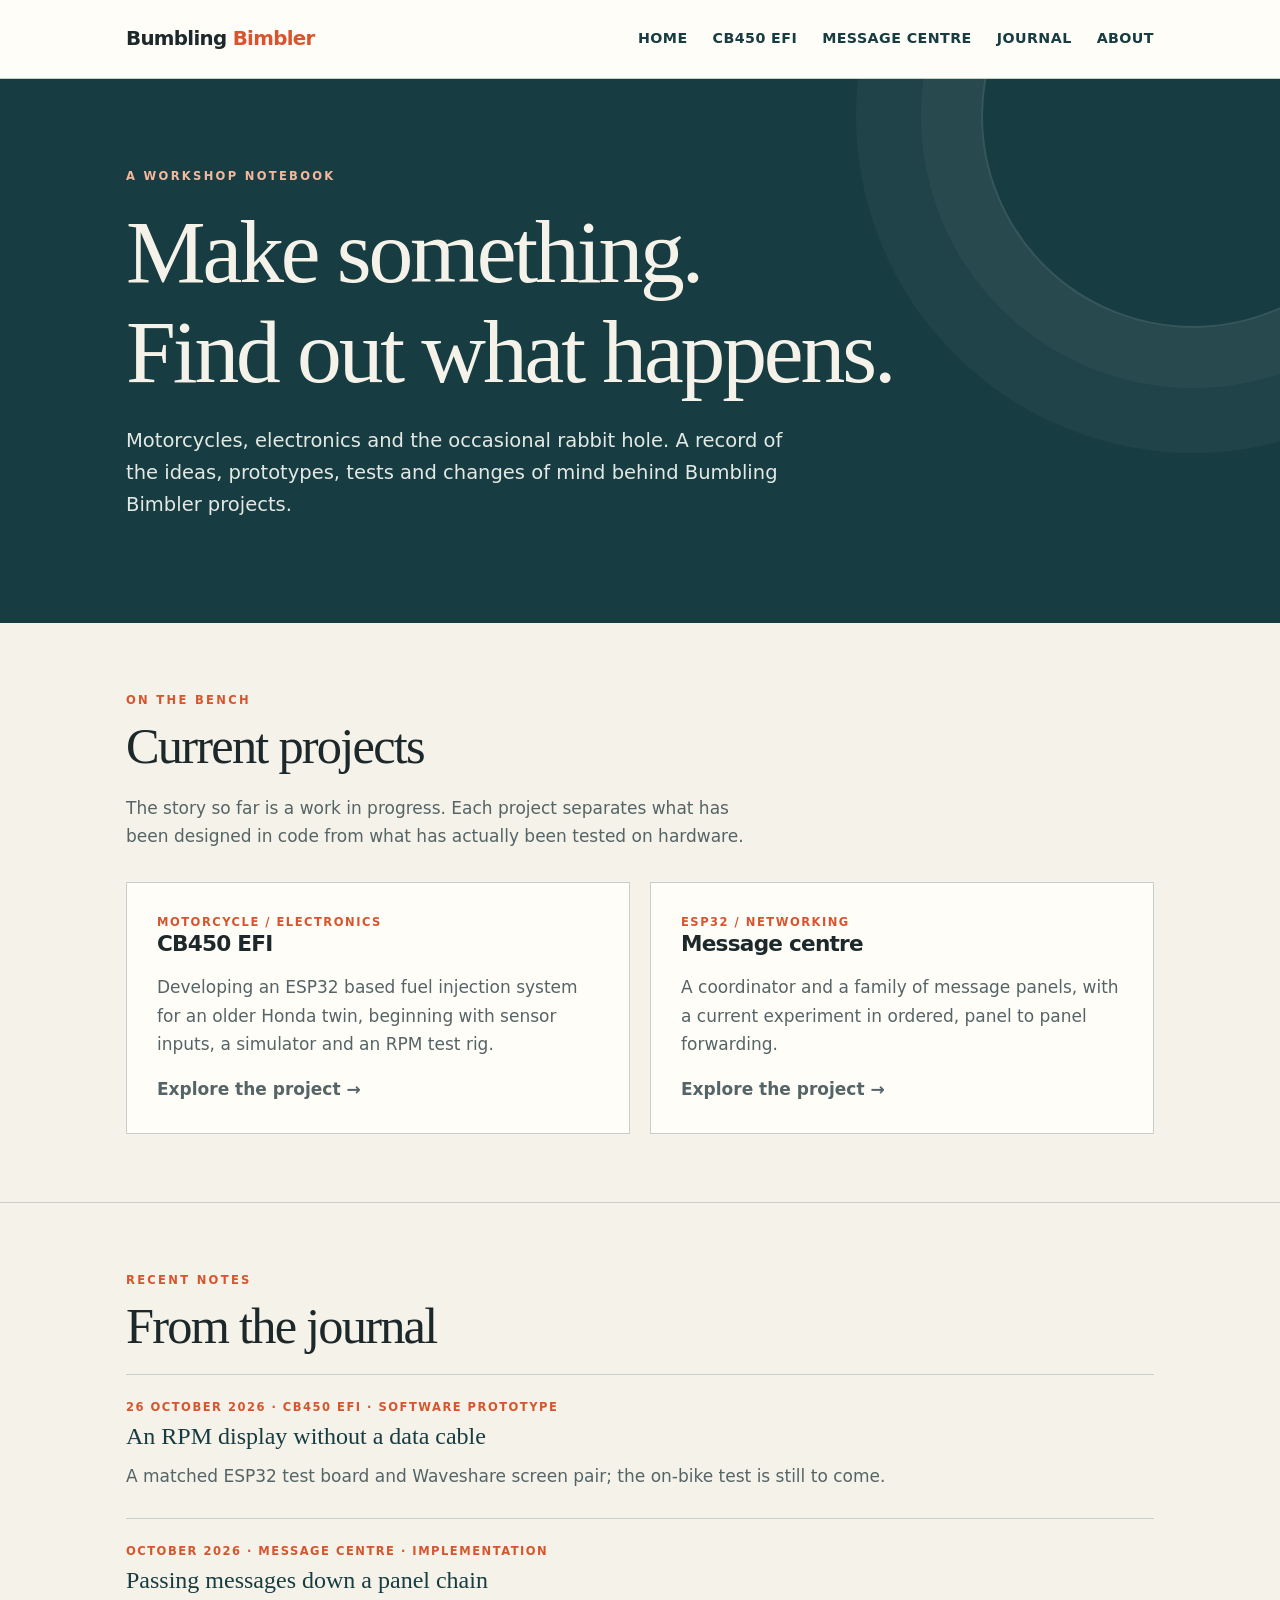
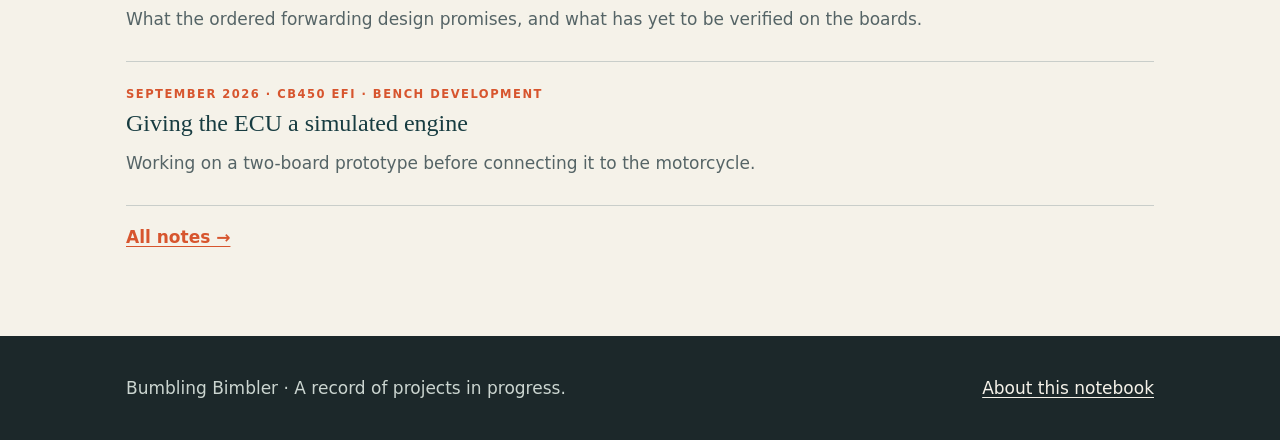
==== docs/index.html @ 5e09084c "Launch Bumbling Bimbler project notebook and retrospective journal" ====
<!doctype html><html lang="en"><head><meta charset="utf-8"><meta name="viewport" content="width=device-width,initial-scale=1"><title>Bumbling Bimbler — projects and workshop notes</title><meta name="description" content="Motorcycles, electronics and the interesting detours along the way. The project notebook of Bumbling Bimbler."><link rel="stylesheet" href="assets/style.css"></head><body><header class="site-header"><div class="wrap nav"><a class="brand" href="index.html">Bumbling <b>Bimbler</b></a><nav aria-label="Main navigation"><a href="index.html" aria-current="page">Home</a><a href="projects/cb450-efi.html">CB450 EFI</a><a href="projects/message-centre.html">Message centre</a><a href="journal/index.html">Journal</a><a href="about.html">About</a></nav></div></header><main><section class="hero"><div class="wrap"><div class="eyebrow">A workshop notebook</div><h1>Make something.<br>Find out what happens.</h1><p class="lede">Motorcycles, electronics and the occasional rabbit hole. A record of the ideas, prototypes, tests and changes of mind behind Bumbling Bimbler projects.</p></div></section><section class="section"><div class="wrap"><div class="eyebrow">On the bench</div><h2>Current projects</h2><p class="section-intro">The story so far is a work in progress. Each project separates what has been designed in code from what has actually been tested on hardware.</p><div class="grid"><a class="card" href="projects/cb450-efi.html"><div class="meta">Motorcycle / electronics</div><h3>CB450 EFI</h3><p>Developing an ESP32 based fuel injection system for an older Honda twin, beginning with sensor inputs, a simulator and an RPM test rig.</p><p class="arrow">Explore the project →</p></a><a class="card" href="projects/message-centre.html"><div class="meta">ESP32 / networking</div><h3>Message centre</h3><p>A coordinator and a family of message panels, with a current experiment in ordered, panel to panel forwarding.</p><p class="arrow">Explore the project →</p></a></div></div></section><section class="section"><div class="wrap"><div class="eyebrow">Recent notes</div><h2>From the journal</h2><ul class="journal-list"><li><div class="meta">26 October 2026 · CB450 EFI · software prototype</div><a href="journal/wireless-rpm.html">An RPM display without a data cable</a><p>A matched ESP32 test board and Waveshare screen pair; the on-bike test is still to come.</p></li><li><div class="meta">October 2026 · message centre · implementation</div><a href="journal/panel-chain.html">Passing messages down a panel chain</a><p>What the ordered forwarding design promises, and what has yet to be verified on the boards.</p></li><li><div class="meta">September 2026 · CB450 EFI · bench development</div><a href="journal/ecu-simulator.html">Giving the ECU a simulated engine</a><p>Working on a two-board prototype before connecting it to the motorcycle.</p></li></ul><p><a class="arrow" href="journal/index.html">All notes →</a></p></div></section></main><footer class="footer"><div class="wrap"><div>Bumbling Bimbler · A record of projects in progress.</div><div><a href="about.html">About this notebook</a></div></div></footer></body></html>
---- docs/assets/style.css ----
:root{--bg:#f5f2e9;--ink:#1c282a;--muted:#556466;--line:#c9ceca;--accent:#d7552e;--dark:#173c41;--paper:#fffdf8;--serif:Georgia,serif}*{box-sizing:border-box}html{scroll-behavior:smooth}body{margin:0;background:var(--bg);color:var(--ink);font:17px/1.65 system-ui,-apple-system,Segoe UI,sans-serif}a{color:var(--dark);text-underline-offset:3px}a:hover{color:var(--accent)}.wrap{max-width:1080px;margin:auto;padding:0 26px}.site-header{border-bottom:1px solid var(--line);background:var(--paper)}.nav{display:flex;align-items:center;justify-content:space-between;gap:18px;min-height:78px}.brand{text-decoration:none;font-weight:900;letter-spacing:-.035em;font-size:1.24rem;color:var(--ink);white-space:nowrap}.brand b{color:var(--accent)}nav{display:flex;flex-wrap:wrap;gap:10px 25px}nav a{text-decoration:none;font-size:.89rem;font-weight:700;letter-spacing:.03em;text-transform:uppercase}.hero{padding:88px 0 82px;background:var(--dark);color:#f5f2e9;position:relative;overflow:hidden}.hero:after{content:'';position:absolute;width:420px;height:420px;border:2px solid #ffffff22;border-radius:50%;right:-125px;top:-175px;box-shadow:0 0 0 60px #ffffff0a,0 0 0 125px #ffffff09}.hero .wrap{position:relative;z-index:1}.eyebrow{text-transform:uppercase;letter-spacing:.2em;font-size:.72rem;font-weight:800;color:var(--accent)}.hero .eyebrow{color:#f4b89c}h1,h2,h3{line-height:1.12;letter-spacing:-.035em}h1,h2{font-family:var(--serif);font-weight:500}h1{font-size:clamp(3rem,7vw,6rem);max-width:850px;margin:16px 0 22px}h2{font-size:clamp(2rem,4vw,3.15rem);margin:8px 0 20px}h3{font-size:1.35rem;margin:0 0 10px}.lede{font-size:1.22rem;max-width:690px;color:#e3e9e4}.hero .lede{color:#e3e9e4}.section{padding:68px 0;border-bottom:1px solid var(--line)}.section:last-child{border:0}.section-intro{max-width:650px;color:var(--muted);margin-bottom:32px}.grid{display:grid;grid-template-columns:repeat(2,minmax(0,1fr));gap:20px}.card{display:block;background:var(--paper);border:1px solid var(--line);padding:30px;text-decoration:none;color:var(--ink);transition:transform .2s,border-color .2s}.card:hover{transform:translateY(-3px);border-color:var(--accent);color:var(--ink)}.card p{margin-bottom:0;color:var(--muted)}.meta{color:var(--accent);text-transform:uppercase;letter-spacing:.13em;font-weight:800;font-size:.72rem}.arrow{font-weight:800;color:var(--accent)}.article{max-width:760px;margin:auto;padding:70px 26px 100px}.article h1{font-size:clamp(2.8rem,5.5vw,4.5rem);margin:12px 0 22px}.article p,.article li{color:#344345}.article h2{font-size:2rem;margin:46px 0 16px}.article h3{margin-top:30px}.article ul{padding-left:22px}.article li{margin:8px 0}.note{background:#e7ebe5;border-left:4px solid var(--accent);padding:18px 22px;margin:28px 0}.note p{margin:0}.status{display:inline-block;border:1px solid var(--line);border-radius:99px;padding:3px 11px;font-size:.75rem;font-weight:800;text-transform:uppercase;letter-spacing:.07em;color:var(--dark);margin:0 8px 9px 0}.timeline{border-left:2px solid var(--line);padding-left:28px;margin:28px 0}.timeline-item{position:relative;margin:0 0 34px}.timeline-item:before{content:'';position:absolute;left:-36px;top:8px;width:13px;height:13px;background:var(--accent);border:3px solid var(--bg);border-radius:50%}.timeline-item h3{margin:3px 0 6px}.timeline-item p{margin:0}.journal-list{list-style:none;padding:0;margin:0}.journal-list li{border-top:1px solid var(--line);padding:23px 0}.journal-list li:last-child{border-bottom:1px solid var(--line)}.journal-list a{font-family:var(--serif);font-size:1.5rem;text-decoration:none}.journal-list p{margin:5px 0;color:var(--muted)}.footer{background:var(--ink);color:#cbd5d0;padding:38px 0}.footer a{color:#f5f2e9}.footer .wrap{display:flex;justify-content:space-between;gap:20px;flex-wrap:wrap}.small{font-size:.86rem;color:var(--muted)}.back{font-size:.85rem;font-weight:700;text-transform:uppercase;letter-spacing:.1em;text-decoration:none}code{background:#e7ebe5;padding:2px 5px;border-radius:3px}::selection{background:#f2ad8d}@media(max-width:700px){.nav{align-items:flex-start;flex-direction:column;padding-top:19px;padding-bottom:18px}nav{gap:8px 18px}.hero{padding:62px 0}.grid{grid-template-columns:1fr}.section{padding:48px 0}.article{padding-top:48px}}
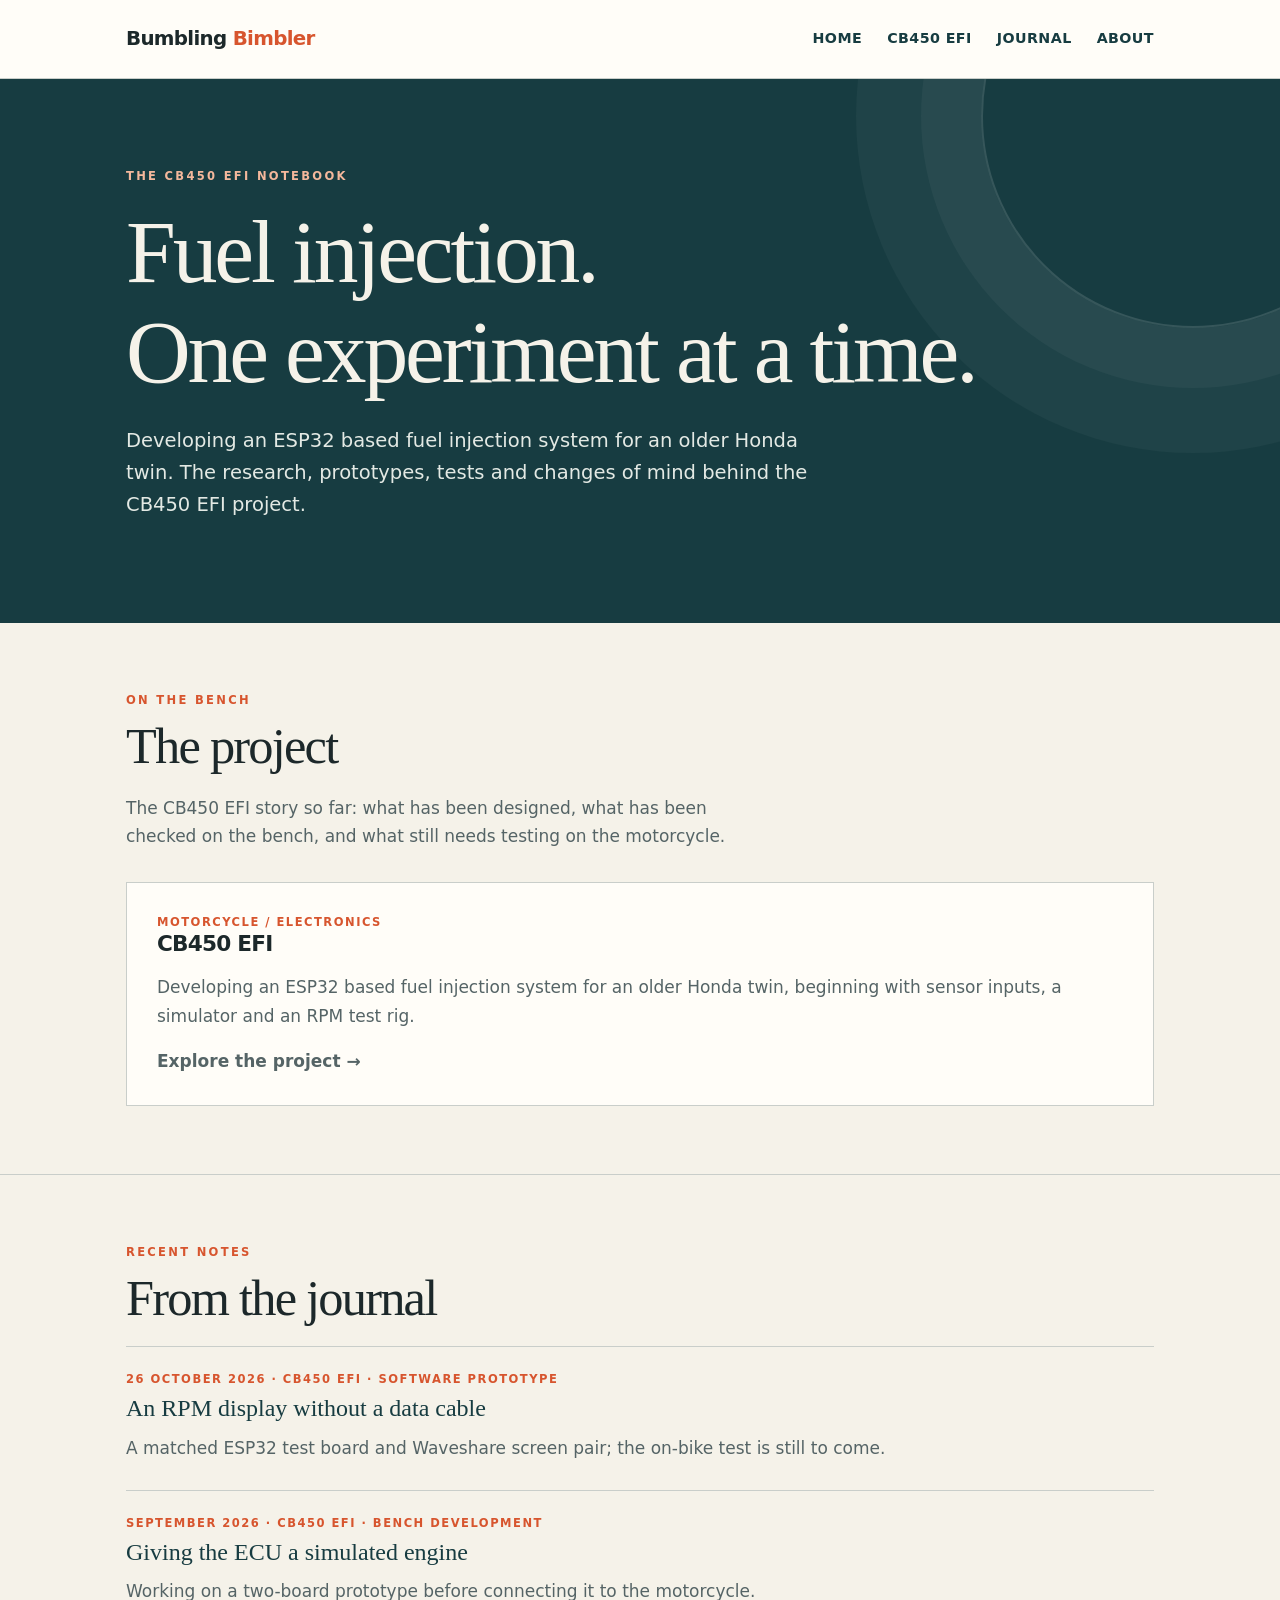
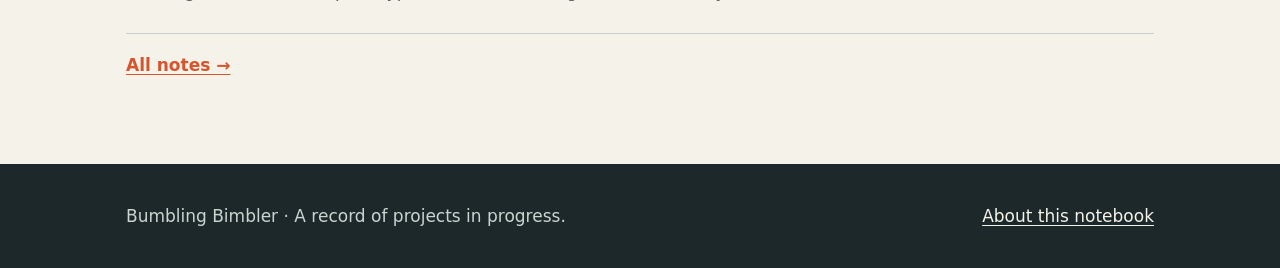
==== commit f5a5cc3f: "Focus the Bumbling Bimbler website on CB450 EFI" ====
--- a/docs/index.html
+++ b/docs/index.html
@@ -1 +1 @@
-<!doctype html><html lang="en"><head><meta charset="utf-8"><meta name="viewport" content="width=device-width,initial-scale=1"><title>Bumbling Bimbler — projects and workshop notes</title><meta name="description" content="Motorcycles, electronics and the interesting detours along the way. The project notebook of Bumbling Bimbler."><link rel="stylesheet" href="assets/style.css"></head><body><header class="site-header"><div class="wrap nav"><a class="brand" href="index.html">Bumbling <b>Bimbler</b></a><nav aria-label="Main navigation"><a href="index.html" aria-current="page">Home</a><a href="projects/cb450-efi.html">CB450 EFI</a><a href="projects/message-centre.html">Message centre</a><a href="journal/index.html">Journal</a><a href="about.html">About</a></nav></div></header><main><section class="hero"><div class="wrap"><div class="eyebrow">A workshop notebook</div><h1>Make something.<br>Find out what happens.</h1><p class="lede">Motorcycles, electronics and the occasional rabbit hole. A record of the ideas, prototypes, tests and changes of mind behind Bumbling Bimbler projects.</p></div></section><section class="section"><div class="wrap"><div class="eyebrow">On the bench</div><h2>Current projects</h2><p class="section-intro">The story so far is a work in progress. Each project separates what has been designed in code from what has actually been tested on hardware.</p><div class="grid"><a class="card" href="projects/cb450-efi.html"><div class="meta">Motorcycle / electronics</div><h3>CB450 EFI</h3><p>Developing an ESP32 based fuel injection system for an older Honda twin, beginning with sensor inputs, a simulator and an RPM test rig.</p><p class="arrow">Explore the project →</p></a><a class="card" href="projects/message-centre.html"><div class="meta">ESP32 / networking</div><h3>Message centre</h3><p>A coordinator and a family of message panels, with a current experiment in ordered, panel to panel forwarding.</p><p class="arrow">Explore the project →</p></a></div></div></section><section class="section"><div class="wrap"><div class="eyebrow">Recent notes</div><h2>From the journal</h2><ul class="journal-list"><li><div class="meta">26 October 2026 · CB450 EFI · software prototype</div><a href="journal/wireless-rpm.html">An RPM display without a data cable</a><p>A matched ESP32 test board and Waveshare screen pair; the on-bike test is still to come.</p></li><li><div class="meta">October 2026 · message centre · implementation</div><a href="journal/panel-chain.html">Passing messages down a panel chain</a><p>What the ordered forwarding design promises, and what has yet to be verified on the boards.</p></li><li><div class="meta">September 2026 · CB450 EFI · bench development</div><a href="journal/ecu-simulator.html">Giving the ECU a simulated engine</a><p>Working on a two-board prototype before connecting it to the motorcycle.</p></li></ul><p><a class="arrow" href="journal/index.html">All notes →</a></p></div></section></main><footer class="footer"><div class="wrap"><div>Bumbling Bimbler · A record of projects in progress.</div><div><a href="about.html">About this notebook</a></div></div></footer></body></html>
+<!doctype html><html lang="en"><head><meta charset="utf-8"><meta name="viewport" content="width=device-width,initial-scale=1"><title>Bumbling Bimbler — CB450 EFI</title><meta name="description" content="The CB450 EFI project: developing fuel injection for an older Honda twin, with research, prototypes and workshop notes."><link rel="stylesheet" href="assets/style.css"></head><body><header class="site-header"><div class="wrap nav"><a class="brand" href="index.html">Bumbling <b>Bimbler</b></a><nav aria-label="Main navigation"><a href="index.html" aria-current="page">Home</a><a href="projects/cb450-efi.html">CB450 EFI</a><a href="journal/index.html">Journal</a><a href="about.html">About</a></nav></div></header><main><section class="hero"><div class="wrap"><div class="eyebrow">The CB450 EFI notebook</div><h1>Fuel injection.<br>One experiment at a time.</h1><p class="lede">Developing an ESP32 based fuel injection system for an older Honda twin. The research, prototypes, tests and changes of mind behind the CB450 EFI project.</p></div></section><section class="section"><div class="wrap"><div class="eyebrow">On the bench</div><h2>The project</h2><p class="section-intro">The CB450 EFI story so far: what has been designed, what has been checked on the bench, and what still needs testing on the motorcycle.</p><div><a class="card" href="projects/cb450-efi.html"><div class="meta">Motorcycle / electronics</div><h3>CB450 EFI</h3><p>Developing an ESP32 based fuel injection system for an older Honda twin, beginning with sensor inputs, a simulator and an RPM test rig.</p><p class="arrow">Explore the project →</p></a></div></div></section><section class="section"><div class="wrap"><div class="eyebrow">Recent notes</div><h2>From the journal</h2><ul class="journal-list"><li><div class="meta">26 October 2026 · CB450 EFI · software prototype</div><a href="journal/wireless-rpm.html">An RPM display without a data cable</a><p>A matched ESP32 test board and Waveshare screen pair; the on-bike test is still to come.</p></li><li><div class="meta">September 2026 · CB450 EFI · bench development</div><a href="journal/ecu-simulator.html">Giving the ECU a simulated engine</a><p>Working on a two-board prototype before connecting it to the motorcycle.</p></li></ul><p><a class="arrow" href="journal/index.html">All notes →</a></p></div></section></main><footer class="footer"><div class="wrap"><div>Bumbling Bimbler · A record of projects in progress.</div><div><a href="about.html">About this notebook</a></div></div></footer></body></html>
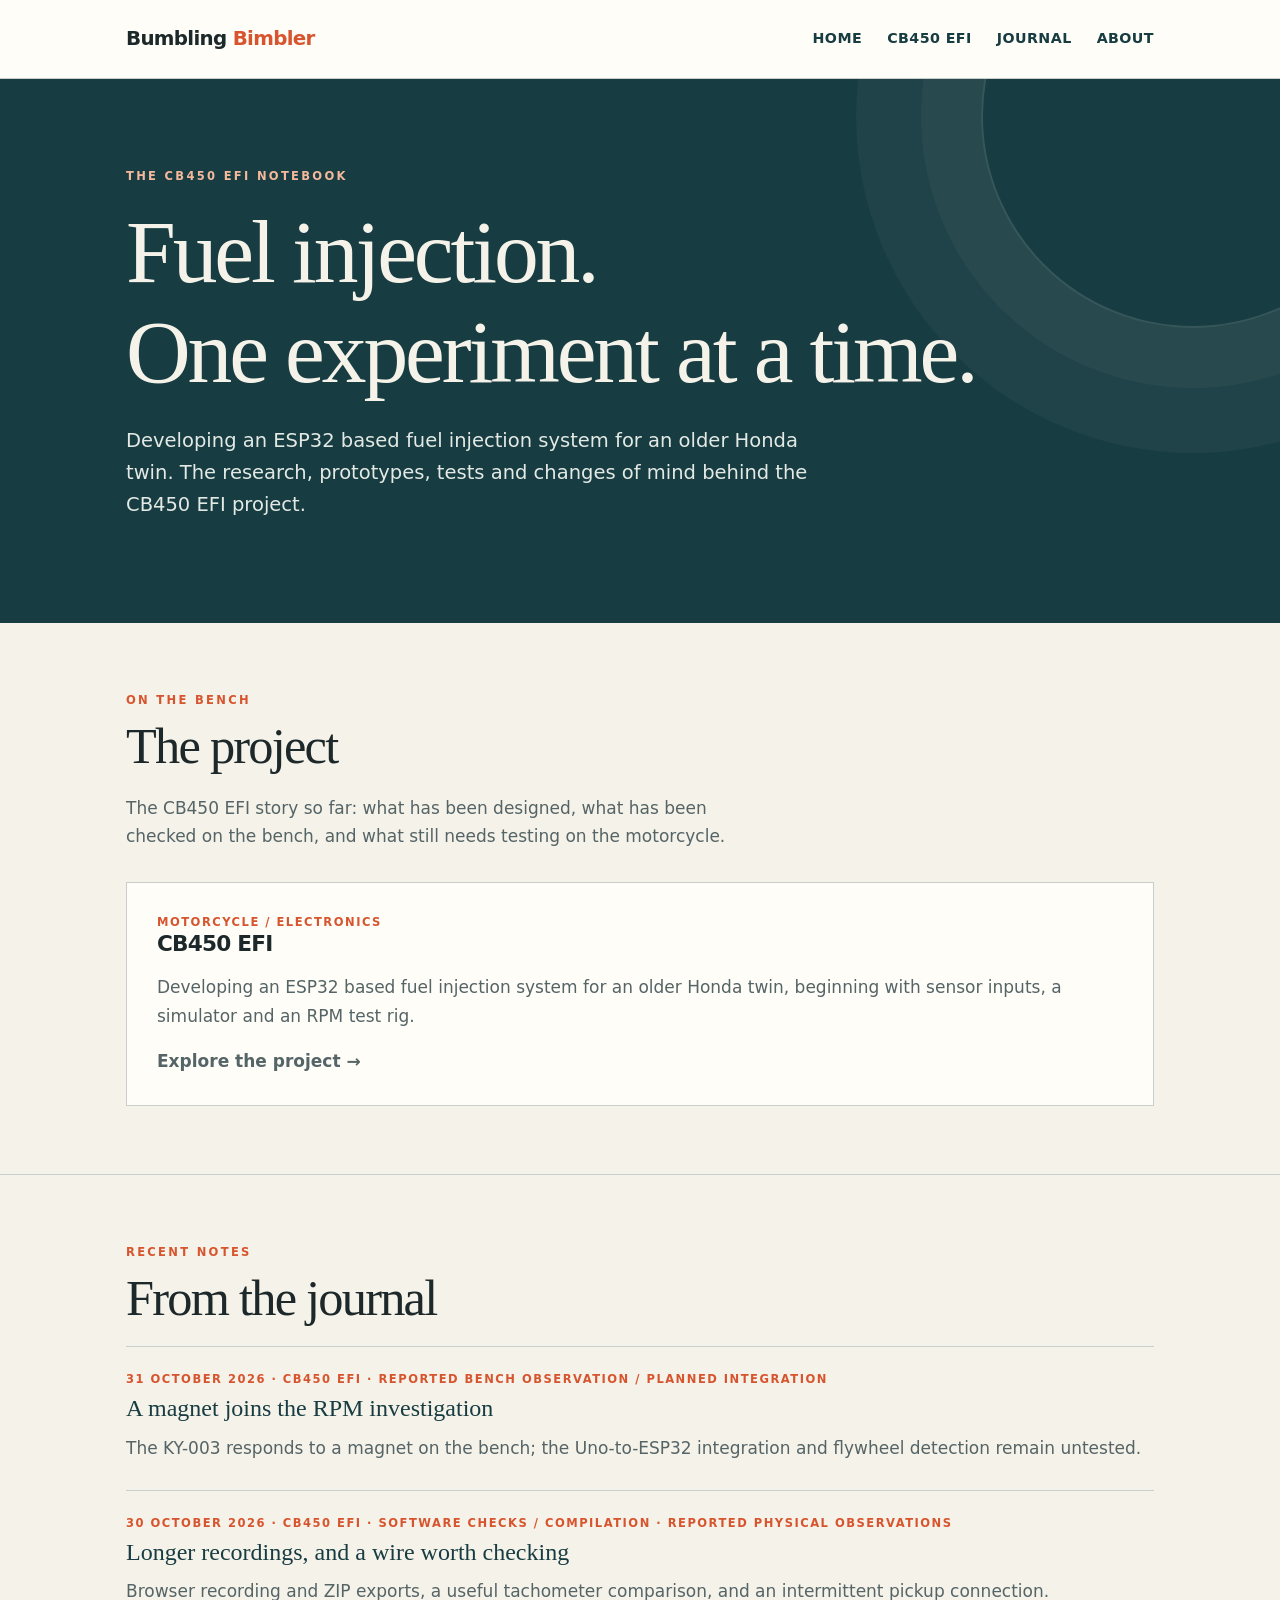
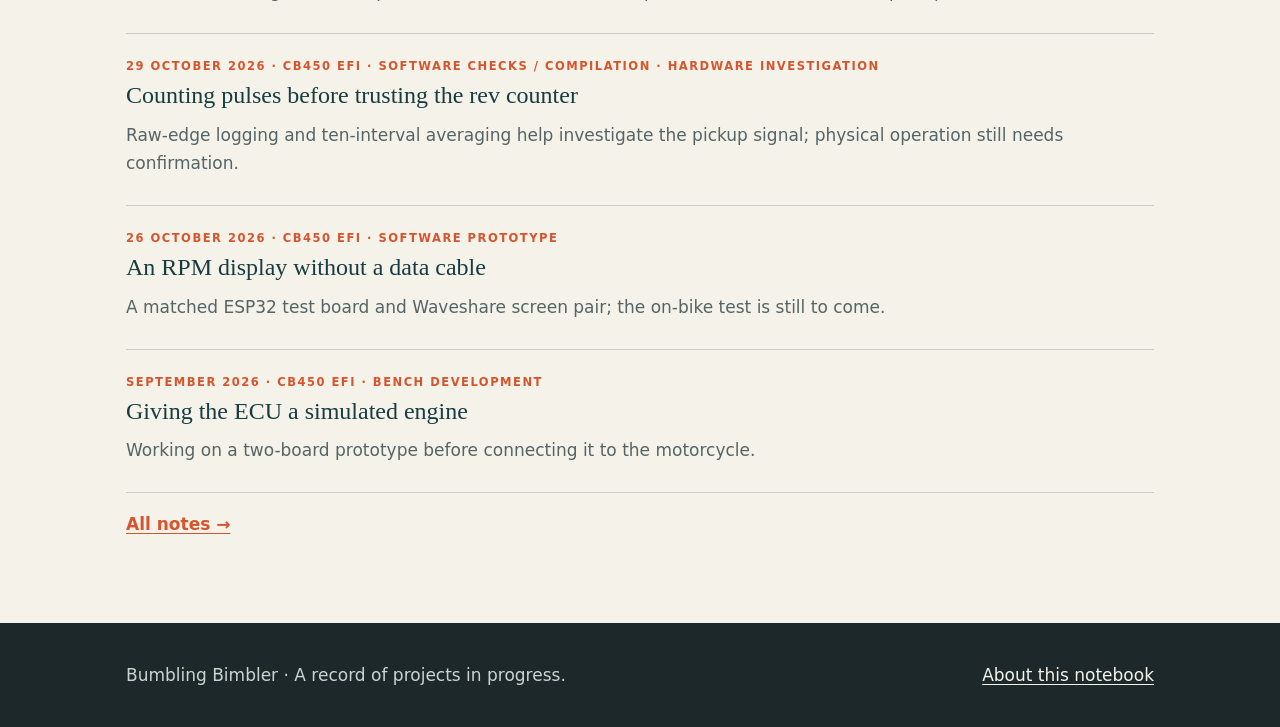
==== commit 90dd01a4: "Publish approved EFI research notes for 29–31 October" ====
--- a/docs/index.html
+++ b/docs/index.html
@@ -1 +1 @@
-<!doctype html><html lang="en"><head><meta charset="utf-8"><meta name="viewport" content="width=device-width,initial-scale=1"><title>Bumbling Bimbler — CB450 EFI</title><meta name="description" content="The CB450 EFI project: developing fuel injection for an older Honda twin, with research, prototypes and workshop notes."><link rel="stylesheet" href="assets/style.css"></head><body><header class="site-header"><div class="wrap nav"><a class="brand" href="index.html">Bumbling <b>Bimbler</b></a><nav aria-label="Main navigation"><a href="index.html" aria-current="page">Home</a><a href="projects/cb450-efi.html">CB450 EFI</a><a href="journal/index.html">Journal</a><a href="about.html">About</a></nav></div></header><main><section class="hero"><div class="wrap"><div class="eyebrow">The CB450 EFI notebook</div><h1>Fuel injection.<br>One experiment at a time.</h1><p class="lede">Developing an ESP32 based fuel injection system for an older Honda twin. The research, prototypes, tests and changes of mind behind the CB450 EFI project.</p></div></section><section class="section"><div class="wrap"><div class="eyebrow">On the bench</div><h2>The project</h2><p class="section-intro">The CB450 EFI story so far: what has been designed, what has been checked on the bench, and what still needs testing on the motorcycle.</p><div><a class="card" href="projects/cb450-efi.html"><div class="meta">Motorcycle / electronics</div><h3>CB450 EFI</h3><p>Developing an ESP32 based fuel injection system for an older Honda twin, beginning with sensor inputs, a simulator and an RPM test rig.</p><p class="arrow">Explore the project →</p></a></div></div></section><section class="section"><div class="wrap"><div class="eyebrow">Recent notes</div><h2>From the journal</h2><ul class="journal-list"><li><div class="meta">26 October 2026 · CB450 EFI · software prototype</div><a href="journal/wireless-rpm.html">An RPM display without a data cable</a><p>A matched ESP32 test board and Waveshare screen pair; the on-bike test is still to come.</p></li><li><div class="meta">September 2026 · CB450 EFI · bench development</div><a href="journal/ecu-simulator.html">Giving the ECU a simulated engine</a><p>Working on a two-board prototype before connecting it to the motorcycle.</p></li></ul><p><a class="arrow" href="journal/index.html">All notes →</a></p></div></section></main><footer class="footer"><div class="wrap"><div>Bumbling Bimbler · A record of projects in progress.</div><div><a href="about.html">About this notebook</a></div></div></footer></body></html>
+<!doctype html><html lang="en"><head><meta charset="utf-8"><meta name="viewport" content="width=device-width,initial-scale=1"><title>Bumbling Bimbler — CB450 EFI</title><meta name="description" content="The CB450 EFI project: developing fuel injection for an older Honda twin, with research, prototypes and workshop notes."><link rel="stylesheet" href="assets/style.css"></head><body><header class="site-header"><div class="wrap nav"><a class="brand" href="index.html">Bumbling <b>Bimbler</b></a><nav aria-label="Main navigation"><a href="index.html" aria-current="page">Home</a><a href="projects/cb450-efi.html">CB450 EFI</a><a href="journal/index.html">Journal</a><a href="about.html">About</a></nav></div></header><main><section class="hero"><div class="wrap"><div class="eyebrow">The CB450 EFI notebook</div><h1>Fuel injection.<br>One experiment at a time.</h1><p class="lede">Developing an ESP32 based fuel injection system for an older Honda twin. The research, prototypes, tests and changes of mind behind the CB450 EFI project.</p></div></section><section class="section"><div class="wrap"><div class="eyebrow">On the bench</div><h2>The project</h2><p class="section-intro">The CB450 EFI story so far: what has been designed, what has been checked on the bench, and what still needs testing on the motorcycle.</p><div><a class="card" href="projects/cb450-efi.html"><div class="meta">Motorcycle / electronics</div><h3>CB450 EFI</h3><p>Developing an ESP32 based fuel injection system for an older Honda twin, beginning with sensor inputs, a simulator and an RPM test rig.</p><p class="arrow">Explore the project →</p></a></div></div></section><section class="section"><div class="wrap"><div class="eyebrow">Recent notes</div><h2>From the journal</h2><ul class="journal-list"><li><div class="meta">31 October 2026 · CB450 EFI · reported bench observation / planned integration</div><a href="journal/hall-sensor-bench-test.html">A magnet joins the RPM investigation</a><p>The KY-003 responds to a magnet on the bench; the Uno-to-ESP32 integration and flywheel detection remain untested.</p></li><li><div class="meta">30 October 2026 · CB450 EFI · software checks / compilation · reported physical observations</div><a href="journal/longer-recordings.html">Longer recordings, and a wire worth checking</a><p>Browser recording and ZIP exports, a useful tachometer comparison, and an intermittent pickup connection.</p></li><li><div class="meta">29 October 2026 · CB450 EFI · software checks / compilation · hardware investigation</div><a href="journal/counting-pulses.html">Counting pulses before trusting the rev counter</a><p>Raw-edge logging and ten-interval averaging help investigate the pickup signal; physical operation still needs confirmation.</p></li><li><div class="meta">26 October 2026 · CB450 EFI · software prototype</div><a href="journal/wireless-rpm.html">An RPM display without a data cable</a><p>A matched ESP32 test board and Waveshare screen pair; the on-bike test is still to come.</p></li><li><div class="meta">September 2026 · CB450 EFI · bench development</div><a href="journal/ecu-simulator.html">Giving the ECU a simulated engine</a><p>Working on a two-board prototype before connecting it to the motorcycle.</p></li></ul><p><a class="arrow" href="journal/index.html">All notes →</a></p></div></section></main><footer class="footer"><div class="wrap"><div>Bumbling Bimbler · A record of projects in progress.</div><div><a href="about.html">About this notebook</a></div></div></footer></body></html>
